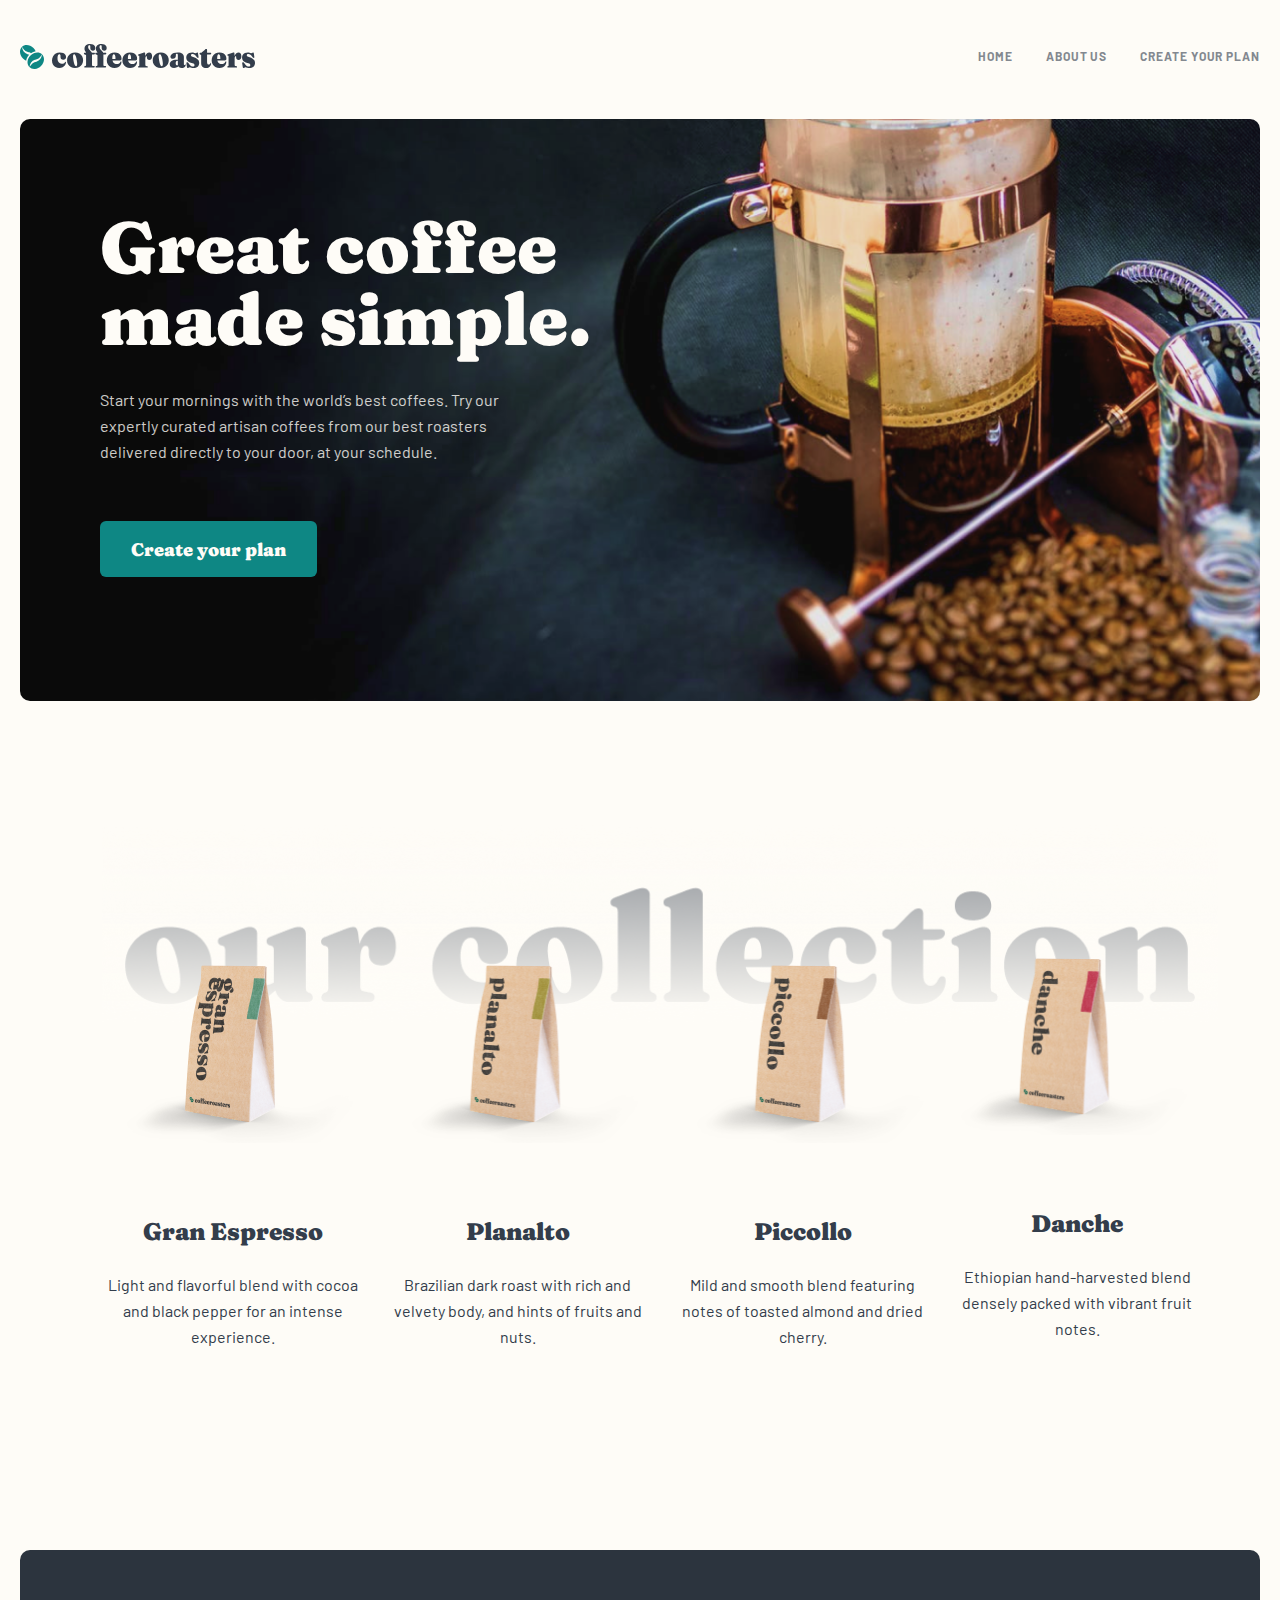
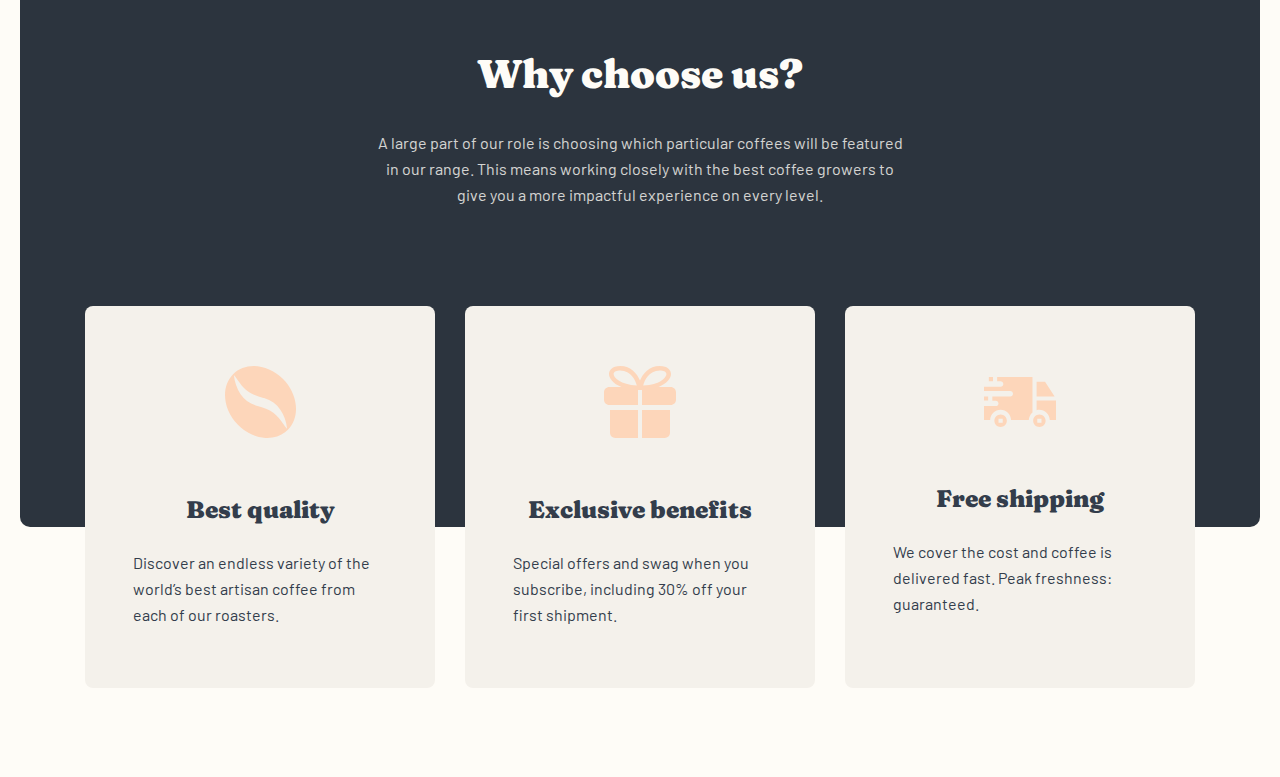
==== index.html @ ab5a96d8 "hover active" ====
<!DOCTYPE html>
<html lang="en">
<head>
    <meta charset="UTF-8">
    <meta name="viewport" content="width=device-width, initial-scale=1.0">
    <link rel="stylesheet" href="./css/main.css">
    <title>coffeeroasters</title>
</head>
<body>
    <header class="site-header">
        <div class="container">
            <div class="header">
                <img class="header__logo" src="./images/logo.svg" alt="">
                <div class="header__nav">
                    <a class="header__nav-link" href="#">HOME</a>
                    <a class="header__nav-link" href="#">ABOUT US</a>
                    <a class="header__nav-link" href="#">CREATE YOUR PLAN</a>
                </div>
            </div>
        <div class="hero-section">
            <div class="hero">
                <h2 class="hero__title">Great coffee made simple.</h2>
                <p class="hero__text">Start your mornings with the world’s best coffees. Try our expertly curated artisan coffees from our best roasters delivered directly to your door, at your schedule.</p>
                <div class="hero__button">
                        <button class="hero__button-text">Create your plan</button>
                </div>
            </div>
        </div>
        </div>
    </header>
    <main>
        <section class="collection-section">
            <div class="container">
                <div class="collection">
                    <div class="collection__content">
                        <img class="collection__img" src="./images/collection-img1.png" alt="" width="255" height="193">
                        <ul class="collection__list">
                            <li class="collection__item">
                                <h3 class="collection__title">Gran Espresso</h3>
                                <p class="collection__text">Light and flavorful blend with cocoa and black pepper for an intense experience.</p>
                            </li>
                        </ul>
                    </div>
                    <div class="collection__content">
                        <img class="collection__img" src="./images/collection-img2.png" alt="" width="255" height="193">
                        <ul class="collection__list">
                            <li class="collection__item">
                                <h3 class="collection__title">Planalto</h3>
                                <p class="collection__text">Brazilian dark roast with rich and velvety body, and hints of fruits and nuts.</p>
                            </li>
                        </ul>
                    </div>
                    <div class="collection__content">
                        <img class="collection__img" src="./images/collection-img3.png" alt="" width="255" height="193">
                        <ul class="collection__list">
                            <li class="collection__item">
                                <h3 class="collection__title">Piccollo</h3>
                                <p class="collection__text">Mild and smooth blend featuring notes of toasted almond and dried cherry.</p>
                            </li>
                        </ul>
                    </div>
                    <div class="collection__content">
                        <img class="collection__img" src="./images/collection-img4.png" alt="" width="234" height="177">
                        <ul class="collection__list">
                            <li class="collection__item">
                                <h3 class="collection__title">Danche</h3>
                                <p class="collection__text">Ethiopian hand-harvested blend densely packed with vibrant fruit notes.</p>
                            </li>
                        </ul>
                    </div>
                </div>
            </div>
        </section>
        <section class="choose-section">
            <div class="container">
                <div class="choose-box">
                    <div class="choose">
                        <div class="chooser__wrapper">
                            <h2 class="choose__title">Why choose us?</h2>
                            <p class="choose__text">A large part of our role is choosing which particular coffees will be featured 
                                in our range. This means working closely with the best coffee growers to give 
                                you a more impactful experience on every level.
                            </p>
                        </div>
                        <div class="choose__content">
                            <div class="choose__card">
                                <img class="choose__img" src="./images/coffee-bean.svg" alt="" width="71" height="72">
                                <h3 class="choose__card-title">Best quality</h3>
                                <p class="choose__card-text">Discover an endless variety of the world’s best artisan coffee from each of our roasters.</p>
                            </div>
                            <div class="choose__card">
                                <img class="choose__img" src="./images/Combined-Shape.svg" alt="" width="72" height="72">
                                <h3 class="choose__card-title">Exclusive benefits</h3>
                                <p class="choose__card-text">Special offers and swag when you subscribe, including 30% off your first shipment.</p>
                            </div>
                            <div class="choose__card">
                                <img class="choose__img" src="./images/Combined-car.svg" alt="" width="72" height="50">
                                <h3 class="choose__card-title">Free shipping</h3>
                                <p class="choose__card-text">We cover the cost and coffee is delivered fast. Peak freshness: guaranteed.</p>
                            </div>
                        </div>
                    </div>
                </div>
            </div>
        </section>
    </main>
</body>
</html>
---- css/main.css ----
@font-face {
  font-family: "Barlow";
  src: url("../fonts/Barlow-Bold.woff2") format("woff2"), url("../fonts/Barlow-Bold.woff") format("woff");
  font-weight: bold;
  font-style: normal;
  font-display: swap;
}
@font-face {
  font-family: "Barlow";
  src: url("../fonts/Barlow-Regular.woff2") format("woff2"), url("../fonts/Barlow-Regular.woff") format("woff");
  font-weight: normal;
  font-style: normal;
  font-display: swap;
}
@font-face {
  font-family: "Fraunces";
  src: url("../fonts/Fraunces9ptSoft-Black.woff2") format("woff2"), url("../fonts/Fraunces9ptSoft-Black.woff") format("woff");
  font-weight: 900;
  font-style: normal;
  font-display: swap;
}
* {
  margin: 0;
  padding: 0;
  box-sizing: border-box;
  list-style: none;
  text-decoration: none;
}

body {
  font-family: "Fraunces", serif;
  font-family: "Barlow", sans-serif;
  background: #FEFCF7;
}

/*! normalize.css v8.0.1 | MIT License | github.com/necolas/normalize.css */
/* Document
   ========================================================================== */
/**
 * 1. Correct the line height in all browsers.
 * 2. Prevent adjustments of font size after orientation changes in iOS.
 */
html {
  line-height: 1.15; /* 1 */
  -webkit-text-size-adjust: 100%; /* 2 */
}

/* Sections
   ========================================================================== */
/**
 * Remove the margin in all browsers.
 */
body {
  margin: 0;
}

/**
 * Render the `main` element consistently in IE.
 */
main {
  display: block;
}

/**
 * Correct the font size and margin on `h1` elements within `section` and
 * `article` contexts in Chrome, Firefox, and Safari.
 */
h1 {
  font-size: 2em;
  margin: 0.67em 0;
}

/* Grouping content
   ========================================================================== */
/**
 * 1. Add the correct box sizing in Firefox.
 * 2. Show the overflow in Edge and IE.
 */
hr {
  box-sizing: content-box; /* 1 */
  height: 0; /* 1 */
  overflow: visible; /* 2 */
}

/**
 * 1. Correct the inheritance and scaling of font size in all browsers.
 * 2. Correct the odd `em` font sizing in all browsers.
 */
pre {
  font-family: monospace, monospace; /* 1 */
  font-size: 1em; /* 2 */
}

/* Text-level semantics
   ========================================================================== */
/**
 * Remove the gray background on active links in IE 10.
 */
a {
  background-color: transparent;
}

/**
 * 1. Remove the bottom border in Chrome 57-
 * 2. Add the correct text decoration in Chrome, Edge, IE, Opera, and Safari.
 */
abbr[title] {
  border-bottom: none; /* 1 */
  text-decoration: underline; /* 2 */
  -webkit-text-decoration: underline dotted;
          text-decoration: underline dotted; /* 2 */
}

/**
 * Add the correct font weight in Chrome, Edge, and Safari.
 */
b,
strong {
  font-weight: bolder;
}

/**
 * 1. Correct the inheritance and scaling of font size in all browsers.
 * 2. Correct the odd `em` font sizing in all browsers.
 */
code,
kbd,
samp {
  font-family: monospace, monospace; /* 1 */
  font-size: 1em; /* 2 */
}

/**
 * Add the correct font size in all browsers.
 */
small {
  font-size: 80%;
}

/**
 * Prevent `sub` and `sup` elements from affecting the line height in
 * all browsers.
 */
sub,
sup {
  font-size: 75%;
  line-height: 0;
  position: relative;
  vertical-align: baseline;
}

sub {
  bottom: -0.25em;
}

sup {
  top: -0.5em;
}

/* Embedded content
   ========================================================================== */
/**
 * Remove the border on images inside links in IE 10.
 */
img {
  border-style: none;
}

/* Forms
   ========================================================================== */
/**
 * 1. Change the font styles in all browsers.
 * 2. Remove the margin in Firefox and Safari.
 */
button,
input,
optgroup,
select,
textarea {
  font-family: inherit; /* 1 */
  font-size: 100%; /* 1 */
  line-height: 1.15; /* 1 */
  margin: 0; /* 2 */
}

/**
 * Show the overflow in IE.
 * 1. Show the overflow in Edge.
 */
button,
input { /* 1 */
  overflow: visible;
}

/**
 * Remove the inheritance of text transform in Edge, Firefox, and IE.
 * 1. Remove the inheritance of text transform in Firefox.
 */
button,
select { /* 1 */
  text-transform: none;
}

/**
 * Correct the inability to style clickable types in iOS and Safari.
 */
button,
[type=button],
[type=reset],
[type=submit] {
  -webkit-appearance: button;
}

/**
 * Remove the inner border and padding in Firefox.
 */
button::-moz-focus-inner,
[type=button]::-moz-focus-inner,
[type=reset]::-moz-focus-inner,
[type=submit]::-moz-focus-inner {
  border-style: none;
  padding: 0;
}

/**
 * Restore the focus styles unset by the previous rule.
 */
button:-moz-focusring,
[type=button]:-moz-focusring,
[type=reset]:-moz-focusring,
[type=submit]:-moz-focusring {
  outline: 1px dotted ButtonText;
}

/**
 * Correct the padding in Firefox.
 */
fieldset {
  padding: 0.35em 0.75em 0.625em;
}

/**
 * 1. Correct the text wrapping in Edge and IE.
 * 2. Correct the color inheritance from `fieldset` elements in IE.
 * 3. Remove the padding so developers are not caught out when they zero out
 *    `fieldset` elements in all browsers.
 */
legend {
  box-sizing: border-box; /* 1 */
  color: inherit; /* 2 */
  display: table; /* 1 */
  max-width: 100%; /* 1 */
  padding: 0; /* 3 */
  white-space: normal; /* 1 */
}

/**
 * Add the correct vertical alignment in Chrome, Firefox, and Opera.
 */
progress {
  vertical-align: baseline;
}

/**
 * Remove the default vertical scrollbar in IE 10+.
 */
textarea {
  overflow: auto;
}

/**
 * 1. Add the correct box sizing in IE 10.
 * 2. Remove the padding in IE 10.
 */
[type=checkbox],
[type=radio] {
  box-sizing: border-box; /* 1 */
  padding: 0; /* 2 */
}

/**
 * Correct the cursor style of increment and decrement buttons in Chrome.
 */
[type=number]::-webkit-inner-spin-button,
[type=number]::-webkit-outer-spin-button {
  height: auto;
}

/**
 * 1. Correct the odd appearance in Chrome and Safari.
 * 2. Correct the outline style in Safari.
 */
[type=search] {
  -webkit-appearance: textfield; /* 1 */
  outline-offset: -2px; /* 2 */
}

/**
 * Remove the inner padding in Chrome and Safari on macOS.
 */
[type=search]::-webkit-search-decoration {
  -webkit-appearance: none;
}

/**
 * 1. Correct the inability to style clickable types in iOS and Safari.
 * 2. Change font properties to `inherit` in Safari.
 */
::-webkit-file-upload-button {
  -webkit-appearance: button; /* 1 */
  font: inherit; /* 2 */
}

/* Interactive
   ========================================================================== */
/*
 * Add the correct display in Edge, IE 10+, and Firefox.
 */
details {
  display: block;
}

/*
 * Add the correct display in all browsers.
 */
summary {
  display: list-item;
}

/* Misc
   ========================================================================== */
/**
 * Add the correct display in IE 10+.
 */
template {
  display: none;
}

/**
 * Add the correct display in IE 10.
 */
[hidden] {
  display: none;
}

.visually-hidden {
  position: absolute;
  width: 1px;
  height: 1px;
  margin: -1px;
  border: 0;
  padding: 0;
  white-space: nowrap;
  -webkit-clip-path: inset(100%);
          clip-path: inset(100%);
  clip: rect(0 0 0 0);
  overflow: hidden;
}

.container {
  width: 1280px;
  margin: 0 auto;
  padding: 0 20px;
}

.site-header {
  padding-top: 44px;
}

.header {
  display: flex;
  justify-content: space-between;
  align-items: center;
}

.header__logo {
  display: inline-block;
}

.header__nav {
  display: flex;
  gap: 33px;
}

.header__nav-link {
  cursor: pointer;
  color: #83888F;
  font-family: Barlow;
  font-size: 12px;
  font-style: normal;
  font-weight: 700;
  line-height: 15px; /* 125% */
  letter-spacing: 0.923px;
  text-transform: uppercase;
}

.header__nav-link:hover {
  cursor: pointer;
  color: #333D4B;
  font-family: Barlow;
  font-size: 12px;
  font-style: normal;
  font-weight: 700;
  line-height: 15px; /* 125% */
  letter-spacing: 0.923px;
  text-transform: uppercase;
}

.hero-section {
  height: 582px;
  margin-top: 50px;
  background-image: url("../images/hero.png");
  background-repeat: no-repeat;
  background-size: cover;
  padding: 92px 0 0 80px;
  border-radius: 10px;
}

.hero {
  display: flex;
  width: 493px;
  flex-direction: column;
  justify-content: center;
  flex-shrink: 0;
}

.hero__title {
  color: #FEFCF7;
  font-family: "Fraunces", serif;
  font-size: 72px;
  font-style: normal;
  font-weight: 900;
  line-height: 72px; /* 100% */
  margin-bottom: 32px;
}

.hero__text {
  width: 417px;
  color: #FEFCF7;
  font-family: Barlow;
  font-size: 16px;
  font-style: normal;
  font-weight: 400;
  line-height: 26px; /* 162.5% */
  margin-bottom: 56px;
  opacity: 0.8;
}

.hero__button {
  cursor: pointer;
  display: flex;
  align-items: center;
  justify-content: center;
  width: 217px;
  height: 56px;
  flex-shrink: 0;
  border-radius: 6px;
  background: #0E8784;
  margin-bottom: 110px;
}

.hero__button:hover {
  cursor: pointer;
  border-radius: 6px;
  background: #66D2CF;
}

.hero__button-text {
  cursor: pointer;
  display: inline-block;
  border: none;
  background: none;
  color: #FEFCF7;
  text-align: center;
  font-family: Fraunces;
  font-size: 18px;
  font-style: normal;
  font-weight: 900;
  line-height: 25px; /* 138.889% */
}

.collection-section {
  padding-top: 249px;
  background-image: url("../../images/collection-bg.png");
  background-repeat: no-repeat;
  background-size: 1116px, 196px;
  background-color: linear-gradient(180deg, rgba(254, 252, 247, 0) 0%, #FEFCF7 100%);
  background-position: calc(50% + 20px) calc(50% - 102px);
}

.collection {
  display: flex;
  gap: 30px;
  width: 255px;
  align-items: center;
  margin-bottom: 200px;
  padding-left: 85px;
}

.collection__title {
  color: #333D4B;
  text-align: center;
  font-family: Fraunces;
  font-size: 24px;
  font-style: normal;
  font-weight: 900;
  line-height: 32px; /* 133.333% */
  margin-top: 70px;
  margin-bottom: 24px;
}

.collection__text {
  color: #333D4B;
  text-align: center;
  font-family: Barlow;
  font-size: 16px;
  font-style: normal;
  font-weight: 400;
  line-height: 26px; /* 162.5% */
}

.choose-box {
  height: 577px;
  border-radius: 10px;
  background: #2C343E;
  padding-top: 100px;
  margin-bottom: 250px;
}

.choose {
  display: flex;
  flex-direction: column;
  justify-content: center;
  align-items: center;
}

.chooser__wrapper {
  display: flex;
  width: 540px;
  flex-direction: column;
  justify-content: center;
  align-items: center;
  gap: 32px;
}

.choose__title {
  color: #FEFCF7;
  text-align: center;
  font-family: Fraunces;
  font-size: 40px;
  font-style: normal;
  font-weight: 900;
  line-height: 48px; /* 120% */
}

.choose__text {
  color: #FEFCF7;
  text-align: center;
  font-family: Barlow;
  font-size: 16px;
  font-style: normal;
  font-weight: 400;
  line-height: 26px; /* 162.5% */
  opacity: 0.8;
}

.choose__content {
  margin-top: 98px;
  display: flex;
  justify-content: center;
  align-items: center;
  gap: 30px;
}

.choose__card {
  display: flex;
  flex-direction: column;
  justify-content: center;
  align-items: center;
  width: 350px;
  height: 382px;
  flex-shrink: 0;
  border-radius: 8px;
  background: #F4F1EB;
  padding: 48px;
}

.choose__card:hover {
  border-radius: 8px;
  background: #FDD6BA;
}

.choose__card:hover > .choose__card-title {
  color: #333D4B;
  font-family: Fraunces;
  font-size: 24px;
  font-style: normal;
  font-weight: 900;
  line-height: 32px; /* 133.333% */
}

.choose__card:hover > .choose__card-text {
  color: #333D4B;
  font-family: Barlow;
  font-size: 16px;
  font-style: normal;
  font-weight: 400;
  line-height: 26px; /* 162.5% */
}

.choose__card:active {
  border-radius: 8px;
  background: #0E8784;
}

.choose__card:active > .choose__card-title {
  color: #FFF;
  font-family: Fraunces;
  font-size: 24px;
  font-style: normal;
  font-weight: 900;
  line-height: 32px; /* 133.333% */
}

.choose__card:active > .choose__card-text {
  color: #FEFCF7;
  font-family: Barlow;
  font-size: 16px;
  font-style: normal;
  font-weight: 400;
  line-height: 26px; /* 162.5% */
}

.choose__card-title {
  color: #333D4B;
  font-family: Fraunces;
  font-size: 24px;
  font-style: normal;
  font-weight: 900;
  line-height: 32px; /* 133.333% */
  margin-bottom: 24px;
  margin-top: 56px;
}

.choose__card-text {
  color: #333D4B;
  font-family: Barlow;
  font-size: 16px;
  font-style: normal;
  font-weight: 400;
  line-height: 26px; /* 162.5% */
}/*# sourceMappingURL=main.css.map */
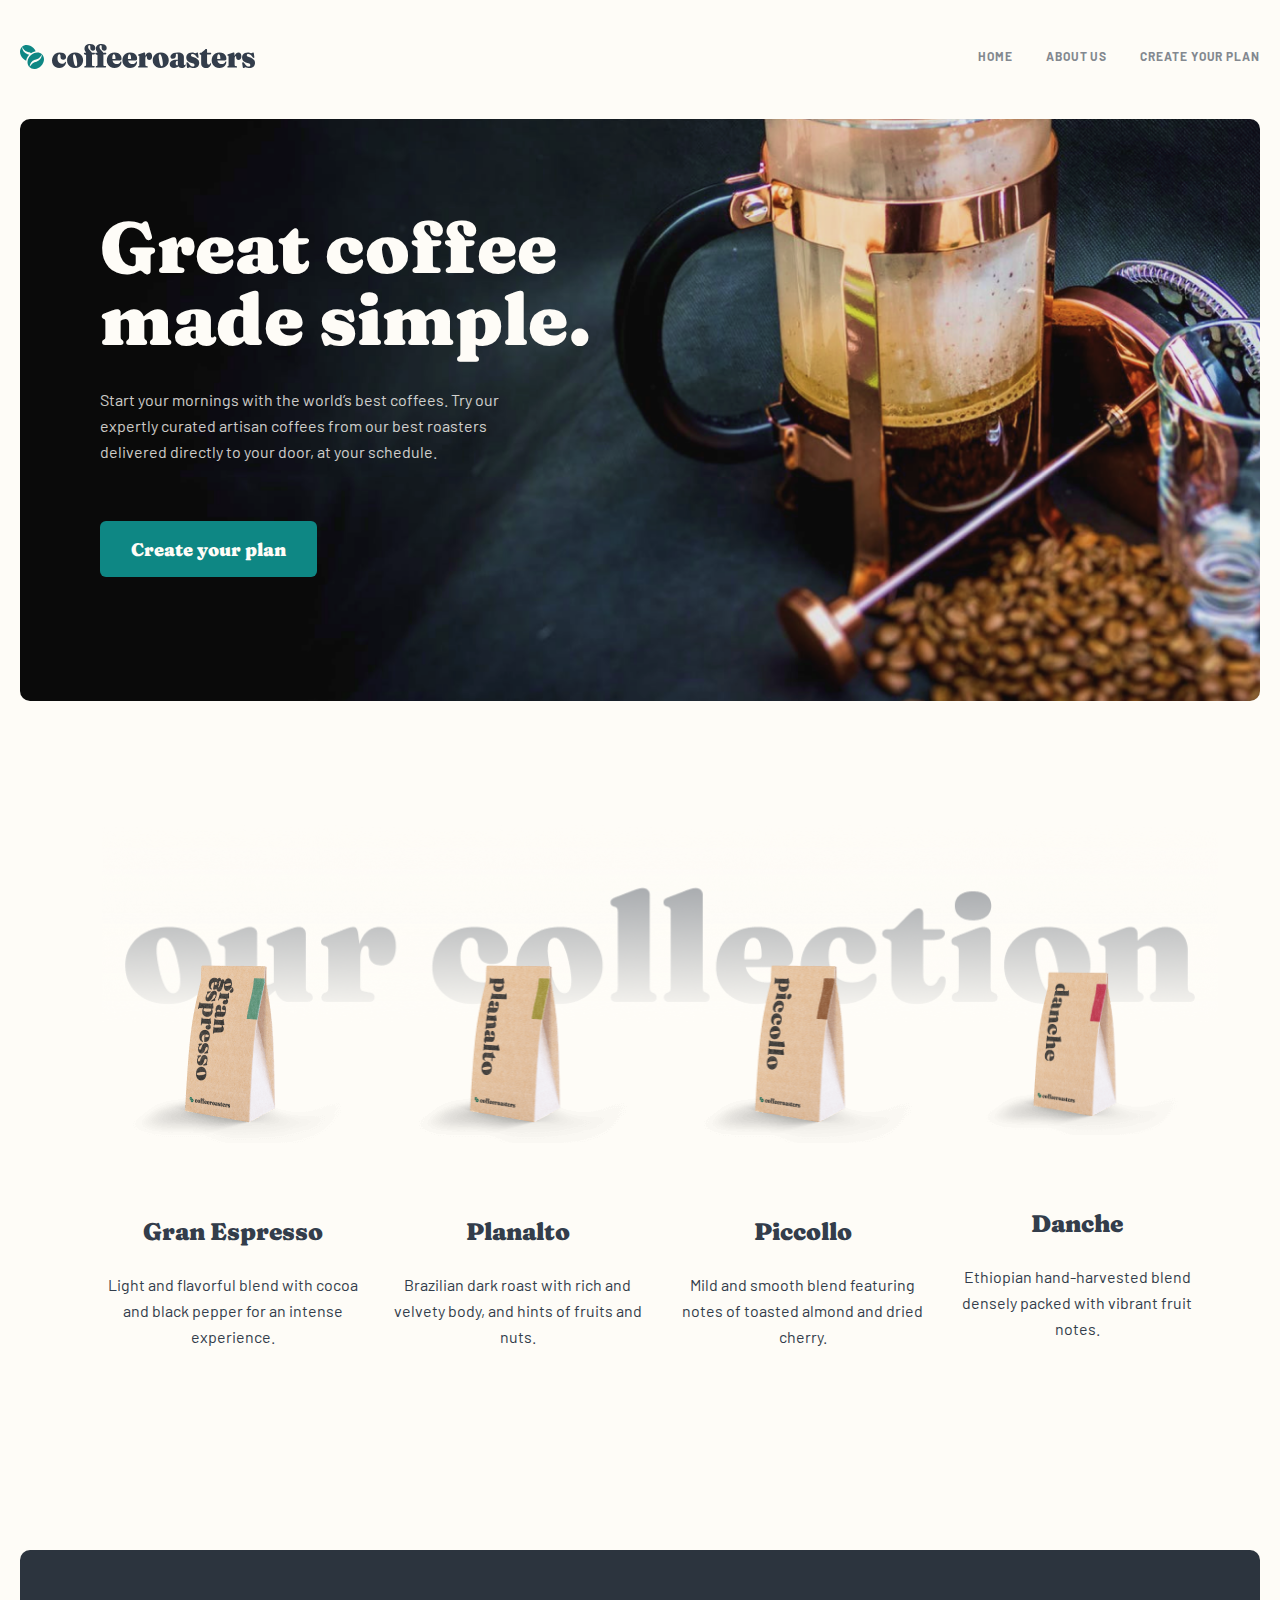
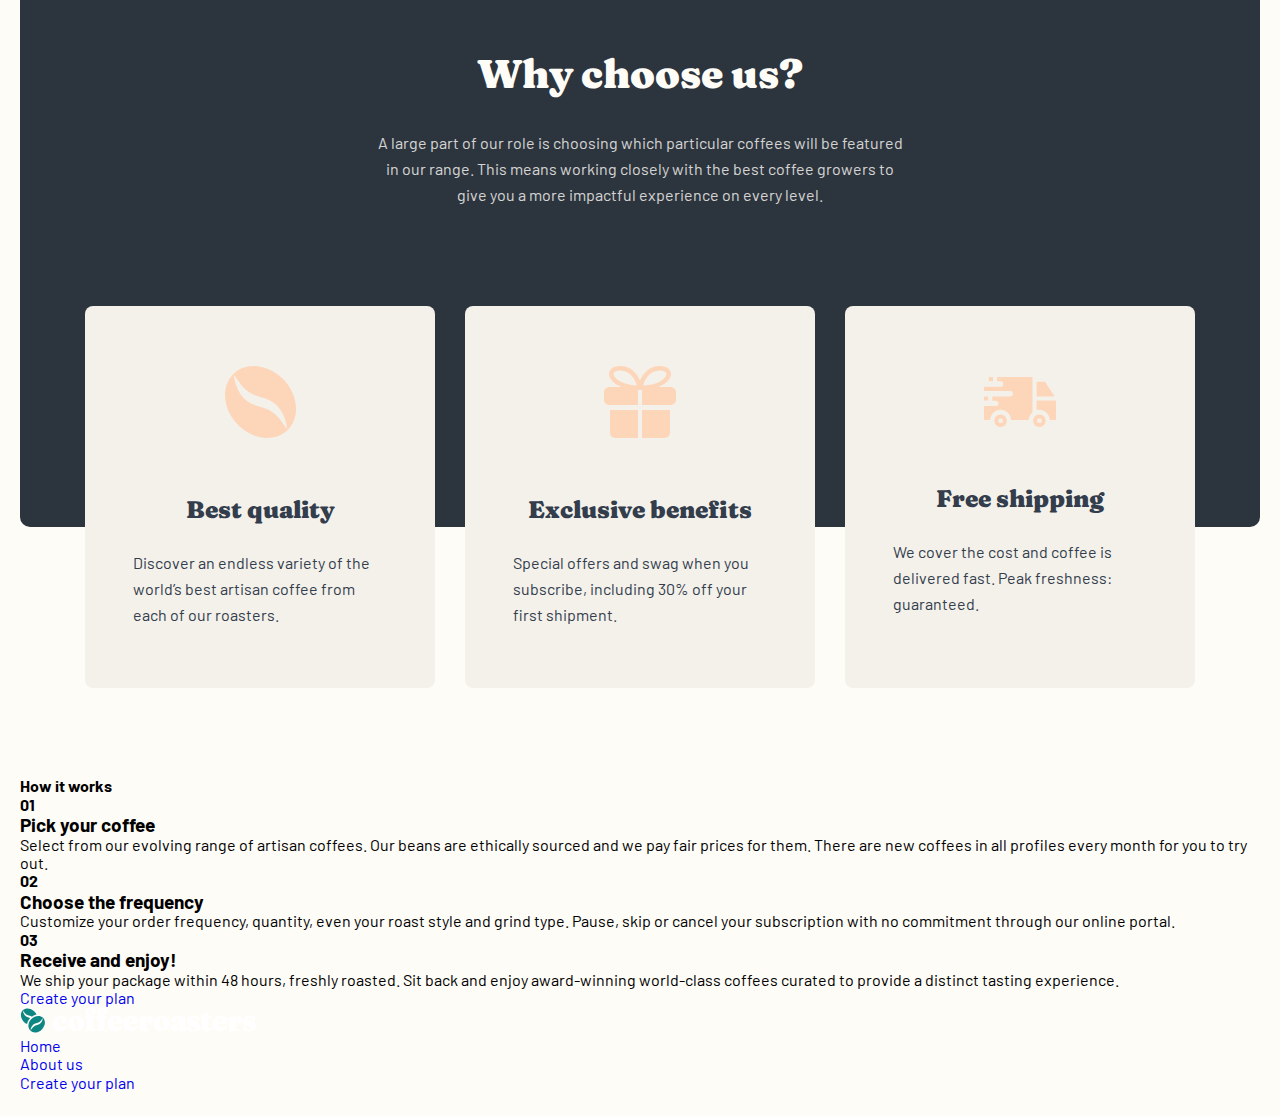
==== commit 6caa2eca: "footer" ====
--- a/index.html
+++ b/index.html
@@ -13,7 +13,7 @@
                 <img class="header__logo" src="./images/logo.svg" alt="">
                 <div class="header__nav">
                     <a class="header__nav-link" href="#">HOME</a>
-                    <a class="header__nav-link" href="#">ABOUT US</a>
+                    <a class="header__nav-link" href="./about.html">ABOUT US</a>
                     <a class="header__nav-link" href="#">CREATE YOUR PLAN</a>
                 </div>
             </div>
@@ -33,7 +33,7 @@
             <div class="container">
                 <div class="collection">
                     <div class="collection__content">
-                        <img class="collection__img" src="./images/collection-img1.png" alt="" width="255" height="193">
+                        <img class="collection__img" src="./images/collection-img1.png" srcset="./images/collection-img1.png 1x, ./images/collection-img1@2x.png 2x"  alt="" width="255" height="193">
                         <ul class="collection__list">
                             <li class="collection__item">
                                 <h3 class="collection__title">Gran Espresso</h3>
@@ -42,7 +42,7 @@
                         </ul>
                     </div>
                     <div class="collection__content">
-                        <img class="collection__img" src="./images/collection-img2.png" alt="" width="255" height="193">
+                        <img class="collection__img" src="./images/collection-img2.png" srcset="./images/collection-img2.png 1x, ./images/collection-img2@2x.png 2x" alt="" width="255" height="193">
                         <ul class="collection__list">
                             <li class="collection__item">
                                 <h3 class="collection__title">Planalto</h3>
@@ -51,7 +51,7 @@
                         </ul>
                     </div>
                     <div class="collection__content">
-                        <img class="collection__img" src="./images/collection-img3.png" alt="" width="255" height="193">
+                        <img class="collection__img" src="./images/collection-img3.png" srcset="./images/collection-img3.png 1x, ./images/collection-img3@2x.png 2x" alt="" width="255" height="193">
                         <ul class="collection__list">
                             <li class="collection__item">
                                 <h3 class="collection__title">Piccollo</h3>
@@ -60,7 +60,7 @@
                         </ul>
                     </div>
                     <div class="collection__content">
-                        <img class="collection__img" src="./images/collection-img4.png" alt="" width="234" height="177">
+                        <img class="collection__img" src="./images/collection-img4.png" srcset="./images/collection-img4.png 1x, ./images/collection-img4@2x.png 2x" alt="" width="234" height="177">
                         <ul class="collection__list">
                             <li class="collection__item">
                                 <h3 class="collection__title">Danche</h3>
@@ -103,6 +103,68 @@
                 </div>
             </div>
         </section>
+        <section class="work-section">
+            <div class="container">
+                <div class="work">
+                    <h4 class="work__title">How it works</h4>
+                        <ul class="work__list">
+                            <li class="work__item">                                
+                                <strong class="work__bold">01</strong>                          
+                            <div class="work__demo">
+                                <h3 class="work__item-title">Pick your coffee</h3>
+                            </div>
+                                <p class="work__text">Select from our evolving range of artisan coffees. Our beans are ethically sourced and we pay fair prices for them. There are new coffees in all profiles every month for you to try out.</p>
+                                </li>
+                                <li class="work__item">
+                                    <strong class="work__bold">02</strong>
+                                    <h3 class="work__item-title">Choose the frequency</h3>
+                                    <p class="work__text">Customize your order frequency, quantity, even your roast style and grind type. Pause, skip or cancel your subscription with no commitment through our online portal.</p>
+                                </li>
+                                <li class="work__item">
+                                    <strong class="work__bold">03</strong>
+                                    <h3 class="work__item-title">Receive and enjoy!</h3>
+                                    <p class="work__text">We ship your package within 48 hours, freshly roasted. Sit back and enjoy award-winning world-class coffees curated to provide a distinct tasting experience.</p>
+                                </li>
+                            </ul>
+                        <a class="work__link" href="#">Create your plan</a>
+                </div>
+            </div>
+        </section>
     </main>
+    <footer class="site-footer">
+        <div class="container">
+            <div class="footer">
+                <div class="footer__box">
+                <a class="footer__logo-link" href="#">
+                    <img src="./images/footer-logo.svg" alt="Footer logo" width="236" height="26">
+                </a>
+                <div class="footer__wrap">
+                    <ul class="footer__list">
+                        <li class="footer__item">
+                            <a class="footer__link" href="#">Home</a>
+                        </li>
+                        <li class="footer__item">
+                            <a class="footer__link" href="./about.html">About us</a>
+                        </li>
+                        <li class="footer__item">
+                            <a class="footer__link" href="#">Create your plan</a>
+                        </li>
+                    </ul>
+                </div>
+                <div class="footer-img">
+                    <a href="https://www.facebook.com/">
+                        <img class="facebook-icon" src="./images/facebook-icon.svg" alt="" width="21" height="21">
+                    </a>
+                    <a href="https://twitter.com/">
+                        <img class="twitter-icon" src="./images/twitter-icon.svg" alt="" width="21" height="19.5">
+                    </a>
+                    <a href="https://www.instagram.com/khasanov_boburjon/">
+                        <img class="instagram-icon" src="./images/instagram-icon.svg" alt="" width="21" height="21">
+                    </a>
+                </div>
+            </div>
+            </div>
+        </div>
+    </footer>
 </body>
 </html>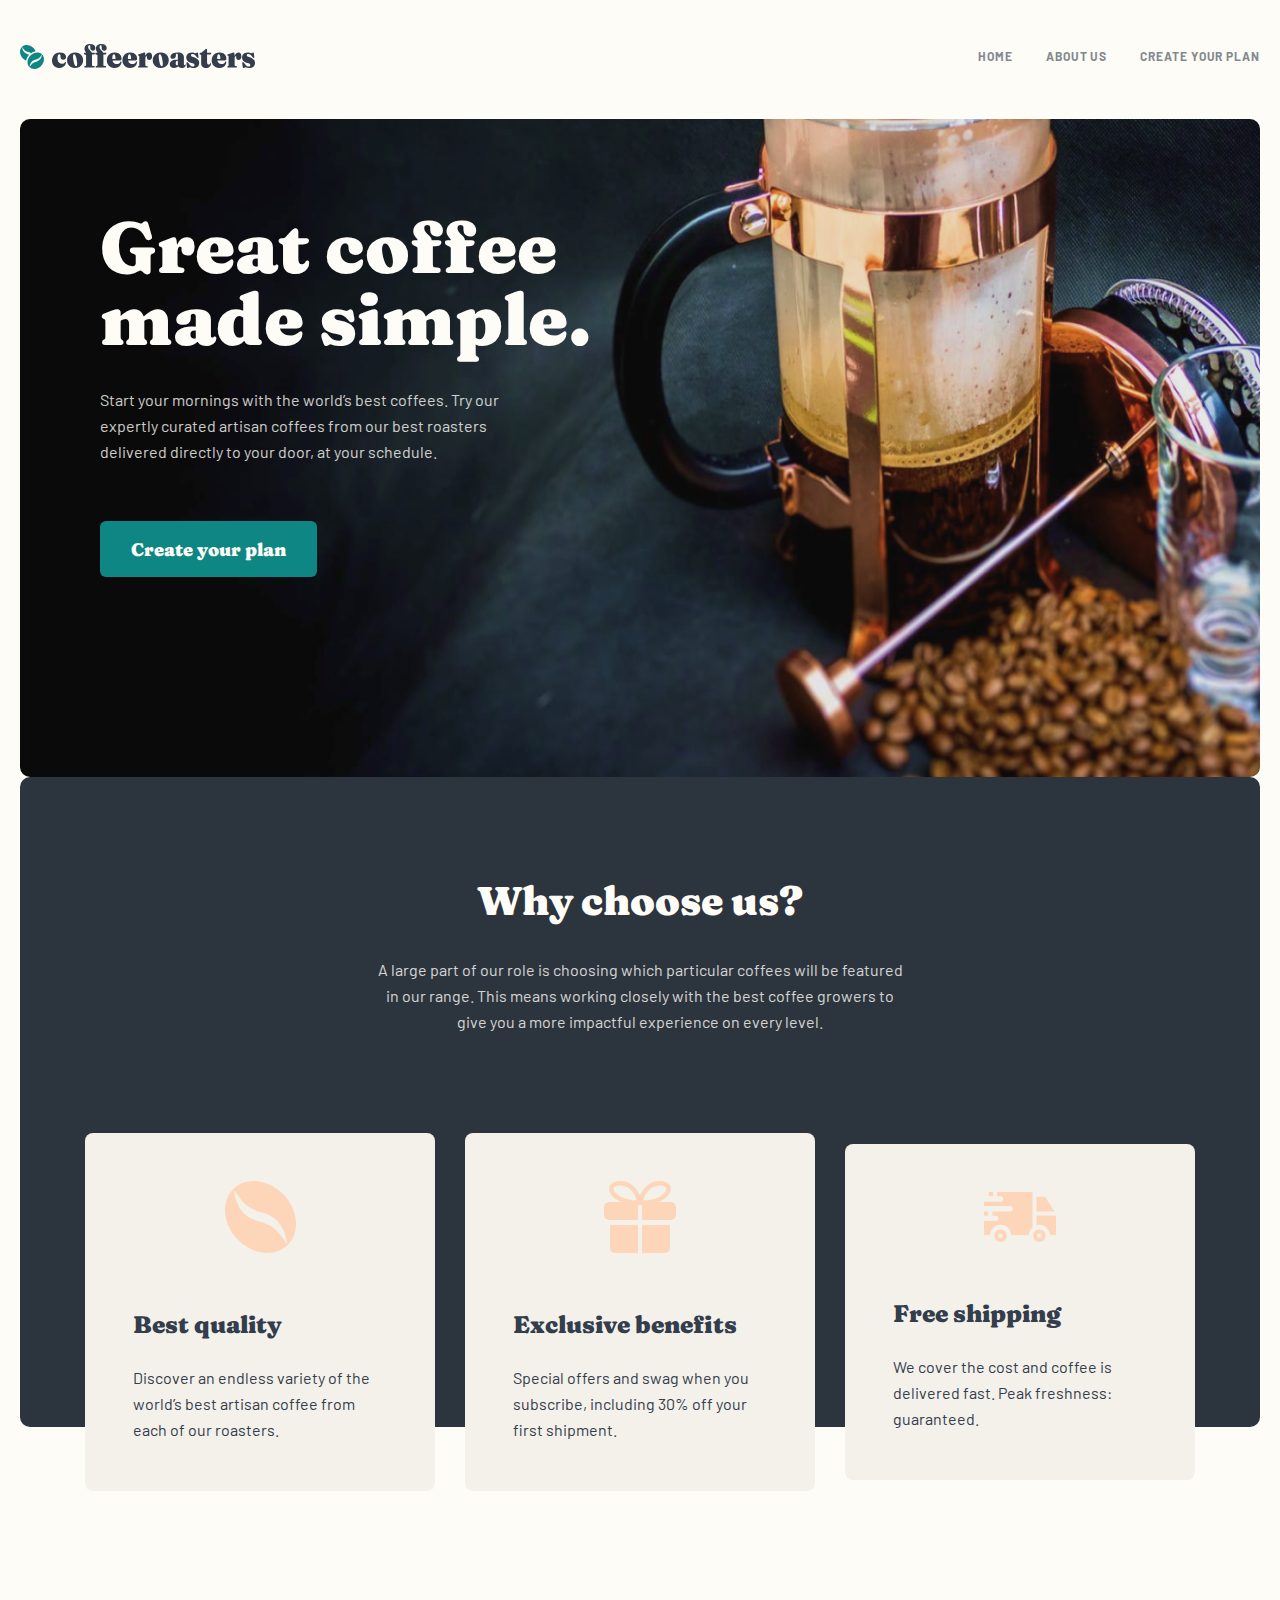
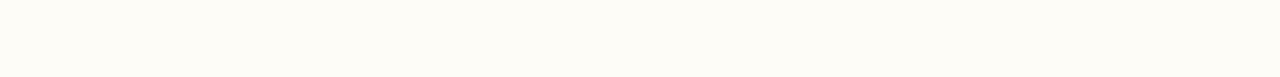
==== commit 644b8f7c: "edit" ====
--- a/index.html
+++ b/index.html
@@ -16,6 +16,9 @@
                     <a class="header__nav-link" href="./about.html">ABOUT US</a>
                     <a class="header__nav-link" href="#">CREATE YOUR PLAN</a>
                 </div>
+                <button class="hamburger-btn">
+                    <img class="hamburger-img" src="./images/humberger.svg" alt="" width="16" height="15">
+                </button>
             </div>
         <div class="hero-section">
             <div class="hero">
@@ -29,7 +32,7 @@
         </div>
     </header>
     <main>
-        <section class="collection-section">
+        <!-- <section class="collection-section">
             <div class="container">
                 <div class="collection">
                     <div class="collection__content">
@@ -42,7 +45,7 @@
                         </ul>
                     </div>
                     <div class="collection__content">
-                        <img class="collection__img" src="./images/collection-img2.png" srcset="./images/collection-img2.png 1x, ./images/collection-img2@2x.png 2x" alt="" width="255" height="193">
+                        <img class="collection__img" src="./images/collection-img2.png" srcset="./images/collection-img2.png 1x, ./images/collection-img2@2x.png 2x" alt="" >
                         <ul class="collection__list">
                             <li class="collection__item">
                                 <h3 class="collection__title">Planalto</h3>
@@ -51,7 +54,7 @@
                         </ul>
                     </div>
                     <div class="collection__content">
-                        <img class="collection__img" src="./images/collection-img3.png" srcset="./images/collection-img3.png 1x, ./images/collection-img3@2x.png 2x" alt="" width="255" height="193">
+                        <img class="collection__img" src="./images/collection-img3.png" srcset="./images/collection-img3.png 1x, ./images/collection-img3@2x.png 2x" alt="" >
                         <ul class="collection__list">
                             <li class="collection__item">
                                 <h3 class="collection__title">Piccollo</h3>
@@ -60,7 +63,7 @@
                         </ul>
                     </div>
                     <div class="collection__content">
-                        <img class="collection__img" src="./images/collection-img4.png" srcset="./images/collection-img4.png 1x, ./images/collection-img4@2x.png 2x" alt="" width="234" height="177">
+                        <img class="collection__img" src="./images/collection-img4.png" srcset="./images/collection-img4.png 1x, ./images/collection-img4@2x.png 2x" alt="" >
                         <ul class="collection__list">
                             <li class="collection__item">
                                 <h3 class="collection__title">Danche</h3>
@@ -70,7 +73,7 @@
                     </div>
                 </div>
             </div>
-        </section>
+        </section> -->
         <section class="choose-section">
             <div class="container">
                 <div class="choose-box">
@@ -85,53 +88,59 @@
                         <div class="choose__content">
                             <div class="choose__card">
                                 <img class="choose__img" src="./images/coffee-bean.svg" alt="" width="71" height="72">
-                                <h3 class="choose__card-title">Best quality</h3>
-                                <p class="choose__card-text">Discover an endless variety of the world’s best artisan coffee from each of our roasters.</p>
+                                <div class="choose-card-content">
+                                    <h3 class="choose__card-title">Best quality</h3>
+                                    <p class="choose__card-text">Discover an endless variety of the world’s best artisan coffee from each of our roasters.</p>
+                                </div>
                             </div>
                             <div class="choose__card">
                                 <img class="choose__img" src="./images/Combined-Shape.svg" alt="" width="72" height="72">
-                                <h3 class="choose__card-title">Exclusive benefits</h3>
-                                <p class="choose__card-text">Special offers and swag when you subscribe, including 30% off your first shipment.</p>
+                                <div class="choose-card-content">
+                                    <h3 class="choose__card-title">Exclusive benefits</h3>
+                                    <p class="choose__card-text">Special offers and swag when you subscribe, including 30% off your first shipment.</p>
+                                </div>
                             </div>
                             <div class="choose__card">
-                                <img class="choose__img" src="./images/Combined-car.svg" alt="" width="72" height="50">
-                                <h3 class="choose__card-title">Free shipping</h3>
-                                <p class="choose__card-text">We cover the cost and coffee is delivered fast. Peak freshness: guaranteed.</p>
+                                <img class="choose__img3" src="./images/Combined-car.svg" alt="" width="72" height="50">
+                                <div class="choose-card-content">
+                                    <h3 class="choose__card-title">Free shipping</h3>
+                                    <p class="choose__card-text">We cover the cost and coffee is delivered fast. Peak freshness: guaranteed.</p>
+                                </div>
                             </div>
                         </div>
                     </div>
                 </div>
             </div>
         </section>
-        <section class="work-section">
-            <div class="container">
-                <div class="work">
-                    <h4 class="work__title">How it works</h4>
-                        <ul class="work__list">
-                            <li class="work__item">                                
-                                <strong class="work__bold">01</strong>                          
-                            <div class="work__demo">
-                                <h3 class="work__item-title">Pick your coffee</h3>
-                            </div>
-                                <p class="work__text">Select from our evolving range of artisan coffees. Our beans are ethically sourced and we pay fair prices for them. There are new coffees in all profiles every month for you to try out.</p>
-                                </li>
-                                <li class="work__item">
-                                    <strong class="work__bold">02</strong>
-                                    <h3 class="work__item-title">Choose the frequency</h3>
-                                    <p class="work__text">Customize your order frequency, quantity, even your roast style and grind type. Pause, skip or cancel your subscription with no commitment through our online portal.</p>
-                                </li>
-                                <li class="work__item">
-                                    <strong class="work__bold">03</strong>
-                                    <h3 class="work__item-title">Receive and enjoy!</h3>
-                                    <p class="work__text">We ship your package within 48 hours, freshly roasted. Sit back and enjoy award-winning world-class coffees curated to provide a distinct tasting experience.</p>
-                                </li>
-                            </ul>
-                        <a class="work__link" href="#">Create your plan</a>
+            <!-- <section class="work-section">
+                <div class="container">
+                    <div class="work">
+                        <h4 class="work__title">How it works</h4>
+                            <ul class="work__list">
+                                <li class="work__item">                                
+                                    <strong class="work__bold">01</strong>                          
+                                <div class="work__demo">
+                                    <h3 class="work__item-title">Pick your coffee</h3>
+                                </div>
+                                    <p class="work__text">Select from our evolving range of artisan coffees. Our beans are ethically sourced and we pay fair prices for them. There are new coffees in all profiles every month for you to try out.</p>
+                                    </li>
+                                    <li class="work__item">
+                                        <strong class="work__bold">02</strong>
+                                        <h3 class="work__item-title">Choose the frequency</h3>
+                                        <p class="work__text">Customize your order frequency, quantity, even your roast style and grind type. Pause, skip or cancel your subscription with no commitment through our online portal.</p>
+                                    </li>
+                                    <li class="work__item">
+                                        <strong class="work__bold">03</strong>
+                                        <h3 class="work__item-title">Receive and enjoy!</h3>
+                                        <p class="work__text">We ship your package within 48 hours, freshly roasted. Sit back and enjoy award-winning world-class coffees curated to provide a distinct tasting experience.</p>
+                                    </li>
+                                </ul>
+                            <a class="work__link" href="#">Create your plan</a>
+                    </div>
                 </div>
-            </div>
-        </section>
+            </section> -->
     </main>
-    <footer class="site-footer">
+    <!-- <footer class="site-footer">
         <div class="container">
             <div class="footer">
                 <div class="footer__box">
@@ -165,6 +174,6 @@
             </div>
             </div>
         </div>
-    </footer>
+    </footer> -->
 </body>
 </html>--- a/css/main.css
+++ b/css/main.css
@@ -358,7 +358,7 @@
 }
 
 .container {
-  width: 1280px;
+  max-width: 1280px;
   margin: 0 auto;
   padding: 0 20px;
 }
@@ -407,18 +407,21 @@
 }
 
 .hero-section {
-  height: 582px;
   margin-top: 50px;
   background-image: url("../images/hero.png");
   background-repeat: no-repeat;
-  background-size: cover;
-  padding: 92px 0 0 80px;
+  background-size: 100% 100%;
+  padding: 92px 0 90px 80px;
   border-radius: 10px;
 }
 
+.hamburger-btn {
+  display: none;
+}
+
 .hero {
   display: flex;
-  width: 493px;
+  max-width: 493px;
   flex-direction: column;
   justify-content: center;
   flex-shrink: 0;
@@ -435,7 +438,7 @@
 }
 
 .hero__text {
-  width: 417px;
+  max-width: 417px;
   color: #FEFCF7;
   font-family: Barlow;
   font-size: 16px;
@@ -479,36 +482,6 @@
   line-height: 25px; /* 138.889% */
 }
 
-.collection-section {
-  padding-top: 249px;
-  background-image: url("../../images/collection-bg.png");
-  background-repeat: no-repeat;
-  background-size: 1116px, 196px;
-  background-color: linear-gradient(180deg, rgba(254, 252, 247, 0) 0%, #FEFCF7 100%);
-  background-position: calc(50% + 20px) calc(50% - 102px);
-}
-
-.collection {
-  display: flex;
-  gap: 30px;
-  width: 255px;
-  align-items: center;
-  margin-bottom: 200px;
-  padding-left: 85px;
-}
-
-.collection__title {
-  color: #333D4B;
-  text-align: center;
-  font-family: Fraunces;
-  font-size: 24px;
-  font-style: normal;
-  font-weight: 900;
-  line-height: 32px; /* 133.333% */
-  margin-top: 70px;
-  margin-bottom: 24px;
-}
-
 .collection__text {
   color: #333D4B;
   text-align: center;
@@ -516,15 +489,185 @@
   font-size: 16px;
   font-style: normal;
   font-weight: 400;
-  line-height: 26px; /* 162.5% */
-}
-
+  line-height: 26px;
+}
+
+@media only screen and (max-width: 820px) {
+  .hero-section {
+    background-image: url("../images/tablet-hero-img.jpg");
+    background-repeat: no-repeat;
+    background-size: 100% 100%;
+    padding: 92px 0 90px 85px;
+  }
+  .collection__text {
+    color: #333D4B;
+    text-align: center;
+    font-family: Barlow;
+    font-size: 16px;
+    font-style: normal;
+    font-weight: 400;
+    line-height: 26px;
+  }
+  .hero {
+    max-width: 372px;
+  }
+  .hero__title {
+    color: #FEFCF7;
+    font-family: Fraunces;
+    font-size: 48px;
+    font-style: normal;
+    font-weight: 900;
+    line-height: 48px; /* 100% */
+  }
+  .hero__text {
+    color: #FEFCF7;
+    font-family: Barlow;
+    font-size: 15px;
+    font-style: normal;
+    font-weight: 400;
+    line-height: 25px;
+    opacity: 0.8;
+  }
+  .hero__button {
+    margin-bottom: 90px;
+  }
+}
+@media only screen and (max-width: 575px) {
+  .hero-section {
+    padding: 100px 24px 66px;
+    background-image: url("../../images/mobile-hero-img.png");
+    background-repeat: no-repeat;
+    background-size: 100% 100%;
+  }
+  .collection__text {
+    color: #333D4B;
+    text-align: center;
+    font-family: Barlow;
+    font-size: 16px;
+    font-style: normal;
+    font-weight: 400;
+    line-height: 26px;
+  }
+  .hero {
+    max-width: 100%;
+    display: flex;
+    flex-direction: column;
+    align-items: center;
+    justify-content: center;
+  }
+  .hero__title {
+    color: #FEFCF7;
+    text-align: center;
+    font-family: Fraunces;
+    font-size: 40px;
+    font-style: normal;
+    font-weight: 900;
+    line-height: 40px;
+    margin-bottom: 24px;
+  }
+  .hero__text {
+    color: #FEFCF7;
+    text-align: center;
+    font-family: Barlow;
+    font-size: 15px;
+    font-style: normal;
+    font-weight: 400;
+    line-height: 25px; /* 166.667% */
+    opacity: 0.8;
+  }
+  .header__nav {
+    display: none;
+  }
+  .hamburger-btn {
+    display: block;
+    border: none;
+    background: transparent;
+  }
+}
+.collection-section {
+  padding-top: 249px;
+  background-image: url("../../images/collection-bg.png");
+  background-repeat: no-repeat;
+  background-position: center 140px;
+  background-size: 100%;
+}
+
+.collection {
+  width: 100%;
+  display: flex;
+  gap: 30px;
+  max-width: 255px;
+  align-items: center;
+  margin-bottom: 200px;
+}
+
+.collection__content {
+  max-width: 255px;
+}
+
+.collection__img {
+  max-width: 255px;
+}
+
+.collection__item {
+  width: 100%;
+}
+
+.collection__list {
+  display: flex;
+  flex-direction: column;
+}
+
+.collection__title {
+  max-width: 255px;
+  color: #333D4B;
+  text-align: center;
+  font-family: Fraunces;
+  font-size: 24px;
+  font-style: normal;
+  font-weight: 900;
+  line-height: 32px;
+  margin-top: 70px;
+  margin-bottom: 24px;
+}
+
+@media only screen and (max-width: 1090px) {
+  .collection-section {
+    padding: 202px 0 0;
+    display: flex;
+    flex-direction: column;
+    align-items: center;
+    justify-content: center;
+  }
+  .collection {
+    width: 100%;
+    flex-direction: column;
+  }
+  .collection__content {
+    width: 100%;
+    display: flex;
+    flex-direction: row;
+    align-items: center;
+    justify-content: center;
+  }
+  .collection__item {
+    display: flex;
+    flex-direction: column;
+    max-width: 283px;
+  }
+  .collection__list {
+    width: 100%;
+  }
+  .collection__title {
+    max-width: 255px;
+  }
+}
 .choose-box {
-  height: 577px;
   border-radius: 10px;
   background: #2C343E;
   padding-top: 100px;
   margin-bottom: 250px;
+  height: 650px;
 }
 
 .choose {
@@ -536,7 +679,7 @@
 
 .chooser__wrapper {
   display: flex;
-  width: 540px;
+  max-width: 540px;
   flex-direction: column;
   justify-content: center;
   align-items: center;
@@ -577,9 +720,7 @@
   flex-direction: column;
   justify-content: center;
   align-items: center;
-  width: 350px;
-  height: 382px;
-  flex-shrink: 0;
+  max-width: 350px;
   border-radius: 8px;
   background: #F4F1EB;
   padding: 48px;
@@ -608,6 +749,10 @@
   line-height: 26px; /* 162.5% */
 }
 
+.choose__card:hover > .choose__img {
+  filter: invert(100%);
+}
+
 .choose__card:active {
   border-radius: 8px;
   background: #0E8784;
@@ -622,6 +767,10 @@
   line-height: 32px; /* 133.333% */
 }
 
+.choose__card:active > .choose__img {
+  filter: none;
+}
+
 .choose__card:active > .choose__card-text {
   color: #FEFCF7;
   font-family: Barlow;
@@ -649,4 +798,243 @@
   font-style: normal;
   font-weight: 400;
   line-height: 26px; /* 162.5% */
+}
+
+@media only screen and (max-width: 980px) {
+  .choose__content {
+    flex-direction: column;
+  }
+  .choose__card {
+    max-width: 80%;
+    display: flex;
+    flex-direction: row;
+    align-items: center;
+    justify-content: center;
+    gap: 54px;
+  }
+  .choose__card-title {
+    color: #FEFCF7;
+    margin-top: 0;
+    margin-bottom: 16px;
+  }
+  .choose__card-text {
+    color: #FEFCF7;
+  }
+  .choose__img {
+    width: 56px;
+    height: 56px;
+  }
+  .choose__img3 {
+    width: 55px;
+    height: 39px;
+  }
+  .choose__card {
+    background: #0E8784;
+  }
+}
+@media only screen and (max-width: 575px) {
+  .choose-box {
+    height: 902px;
+  }
+  .choose__card {
+    display: flex;
+    flex-direction: column;
+  }
+  .choose__card-title {
+    color: #FEFCF7;
+    text-align: center;
+    font-family: Fraunces;
+    font-size: 24px;
+    font-style: normal;
+    font-weight: 900;
+    line-height: 32px;
+    margin-bottom: 24px;
+  }
+  .choose__card-text {
+    color: #FEFCF7;
+    text-align: center;
+    font-family: Barlow;
+    font-size: 15px;
+    font-style: normal;
+    font-weight: 400;
+    line-height: 25px;
+  }
+}
+.work-section {
+  padding-bottom: 200px;
+}
+
+.work {
+  margin-left: 85px;
+}
+
+.work__title {
+  margin-bottom: 95.5px;
+  color: #83888F;
+  font-family: Fraunces, serif;
+  font-size: 24px;
+  font-style: normal;
+  font-weight: 900;
+  line-height: 32px; /* 133.333% */
+}
+
+.work__list {
+  margin-bottom: 150px;
+  display: flex;
+  align-items: center;
+  position: relative;
+}
+
+.work__list::before {
+  content: "";
+  width: 760px;
+  height: 1px;
+  background-color: #FDD6BA;
+  left: 0;
+  right: 0;
+  top: 16px;
+  bottom: 0;
+  position: absolute;
+}
+
+.work__item {
+  padding-top: 98px;
+  width: 285px;
+  height: 355px;
+  position: relative;
+}
+
+.work__item + .work__item {
+  margin-left: 95px;
+}
+
+.work__item::before {
+  content: "";
+  background-image: url("../../images/oval.svg");
+  background-size: 31px 31px;
+  background-repeat: no-repeat;
+  background-position: left-top;
+  left: 0;
+  right: 0;
+  bottom: 0;
+  top: 0;
+  position: absolute;
+}
+
+.work__demo {
+  width: 255px;
+}
+
+.work__bold {
+  margin-bottom: 39px;
+  display: inline-block;
+  color: #FDD6BA;
+  font-family: Fraunces, serif;
+  font-size: 72px;
+  font-style: normal;
+  font-weight: 900;
+  line-height: 72px; /* 100% */
+}
+
+.work__item-title {
+  margin-bottom: 43px;
+  color: #333D4B;
+  font-family: Fraunces, serif;
+  font-size: 32px;
+  font-style: normal;
+  font-weight: 900;
+  line-height: 36px; /* 112.5% */
+}
+
+.work__text {
+  color: #333D4B;
+  font-size: 16px;
+  font-style: normal;
+  font-weight: 400;
+  line-height: 26px; /* 162.5% */
+}
+
+.work__link {
+  width: 217px;
+  display: inline-block;
+  padding: 15px 0 16px;
+  border-radius: 6px;
+  background-color: #0E8784;
+  color: #FEFCF7;
+  text-align: center;
+  font-family: Fraunces, serif;
+  font-size: 18px;
+  font-style: normal;
+  font-weight: 900;
+  line-height: 25px; /* 138.889% */
+  transition: background-color 0.4s linear;
+}
+.work__link:hover {
+  background-color: #66D2CF;
+}
+
+.footer {
+  padding: 47px 85px 47px 85px;
+  background-color: #2C343E;
+}
+
+.footer__box {
+  display: flex;
+  align-items: center;
+}
+
+.footer__logo-link {
+  display: inline-block;
+}
+
+.footer__wrap {
+  margin-left: 103px;
+  margin-right: 290px;
+}
+
+.footer__list {
+  display: flex;
+  align-items: center;
+}
+
+.footer__item + .footer__item {
+  margin-left: 33px;
+}
+
+.footer__link {
+  color: #83888F;
+  font-size: 12px;
+  font-style: normal;
+  font-weight: 700;
+  line-height: 15px; /* 125% */
+  letter-spacing: 0.923px;
+  text-transform: uppercase;
+}
+
+.footer__link:hover {
+  color: #FEFCF7;
+  font-family: Barlow;
+  font-size: 12px;
+  font-style: normal;
+  font-weight: 700;
+  line-height: 15px; /* 125% */
+  letter-spacing: 0.923px;
+  text-transform: uppercase;
+}
+
+.footer-img {
+  display: flex;
+  gap: 18px;
+}
+
+.facebook-icon:hover {
+  filter: invert(40%);
+}
+
+.twitter-icon:hover {
+  filter: invert(40%);
+}
+
+.instagram-icon:hover {
+  filter: invert(40%);
 }/*# sourceMappingURL=main.css.map */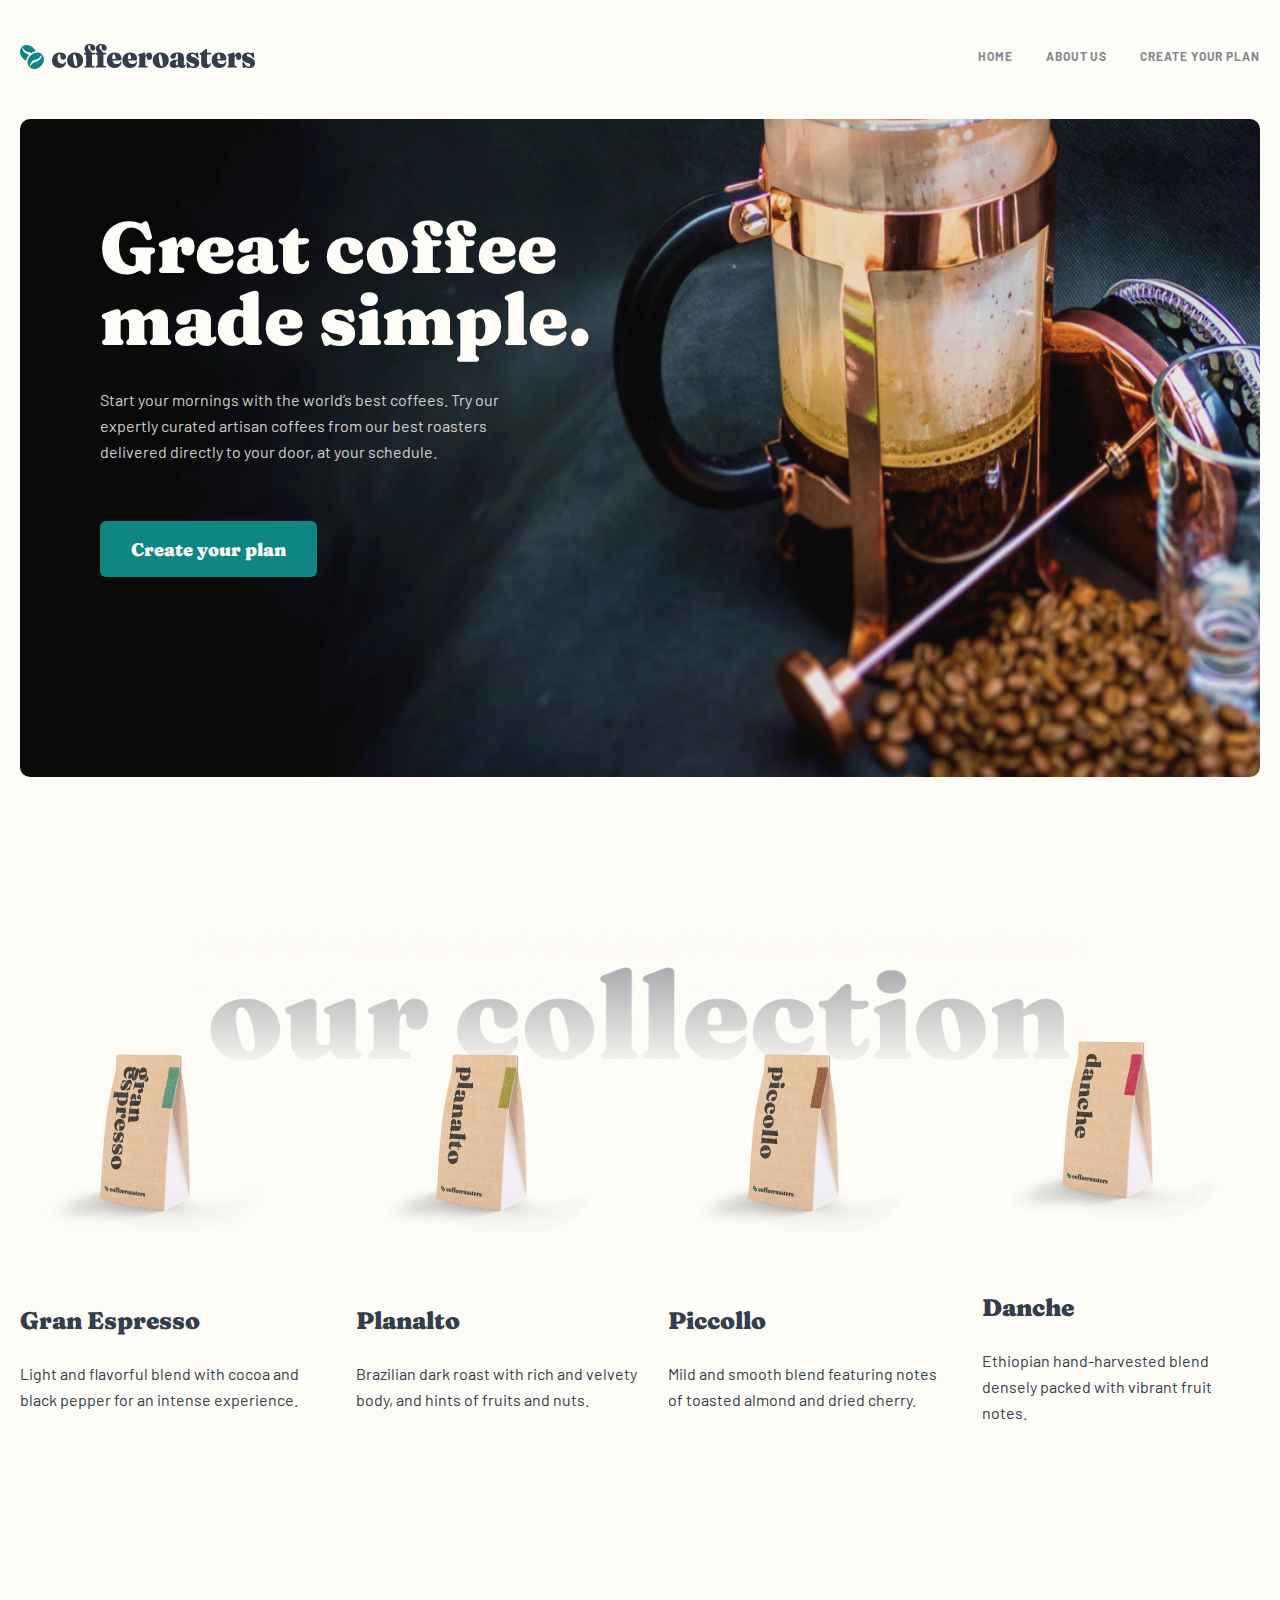
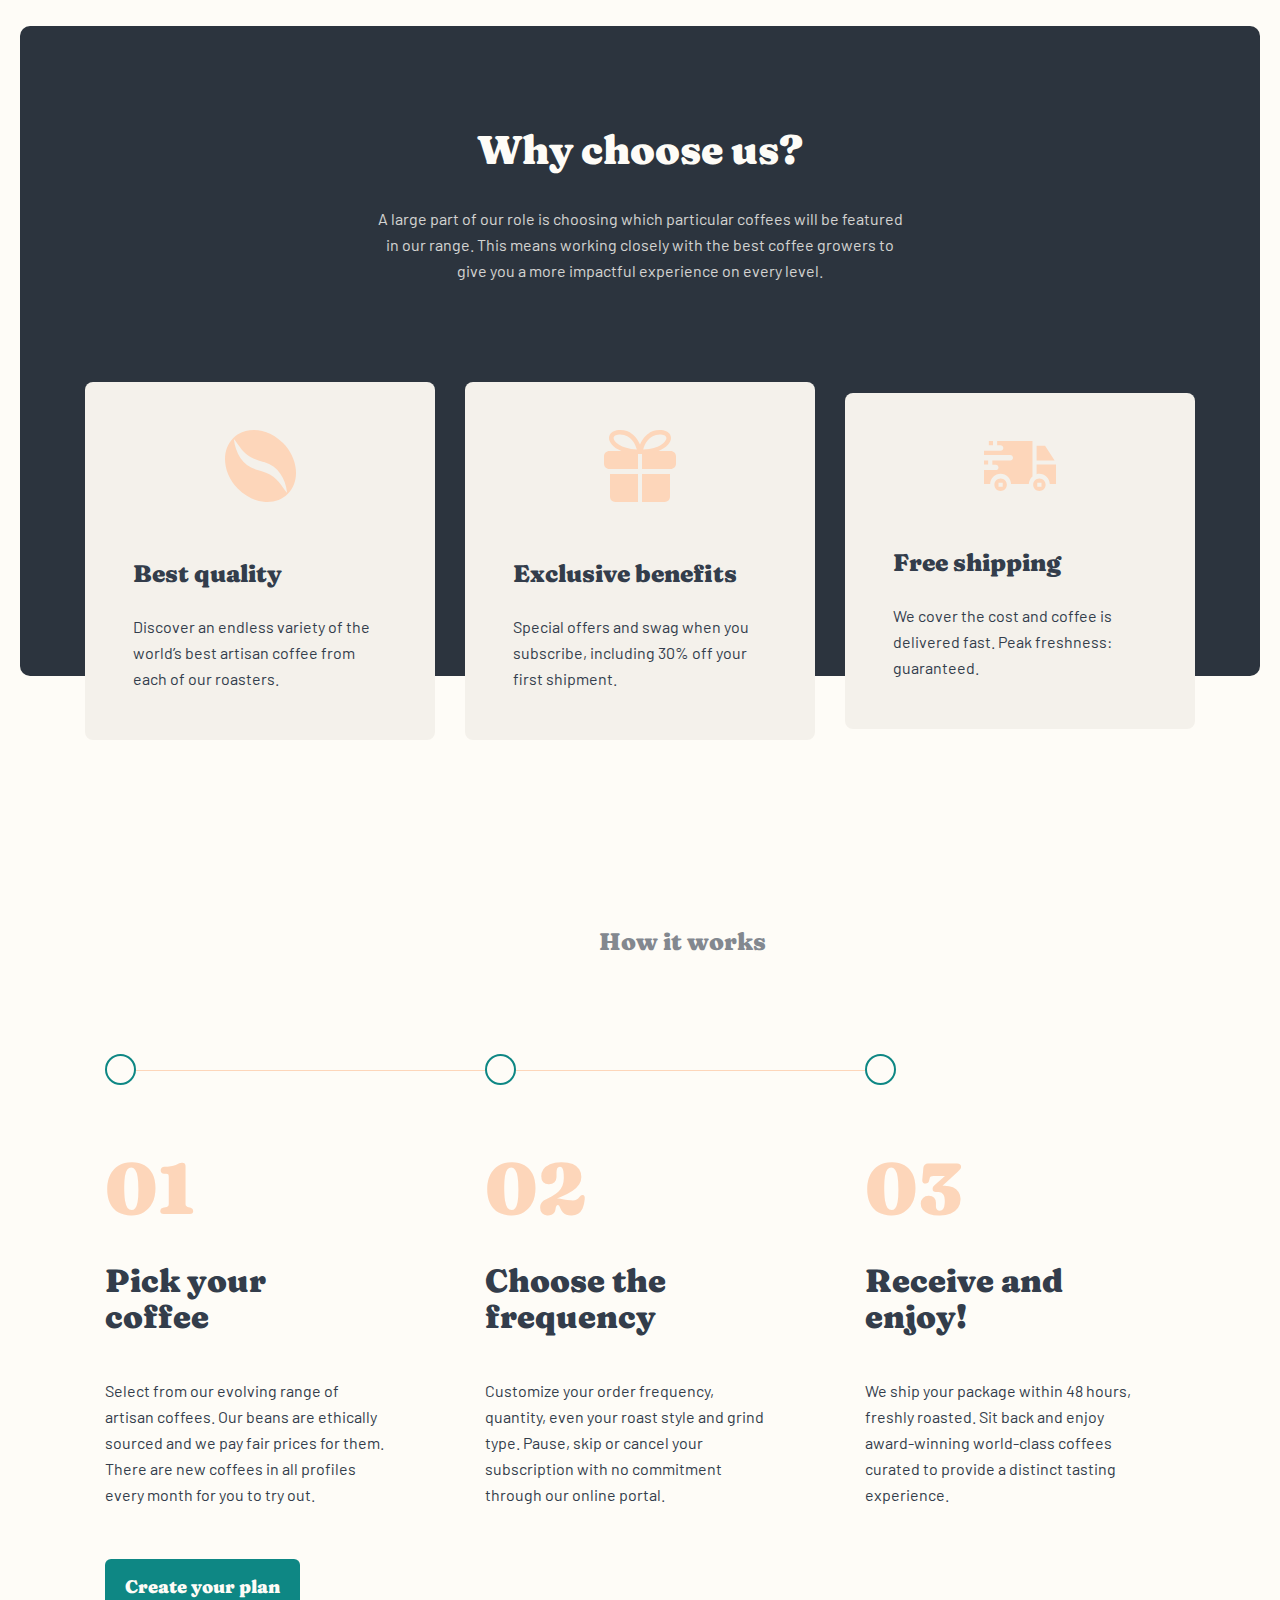
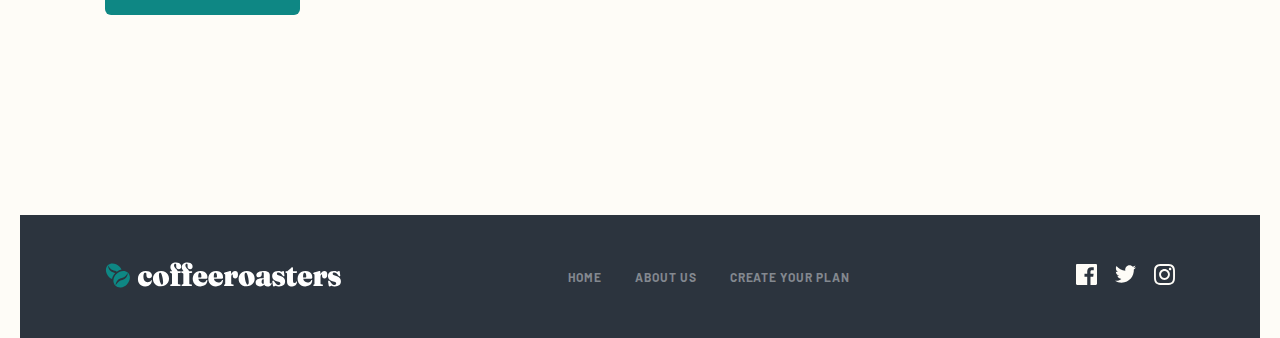
==== commit e4ed4211: "page1" ====
--- a/index.html
+++ b/index.html
@@ -32,7 +32,7 @@
         </div>
     </header>
     <main>
-        <!-- <section class="collection-section">
+        <section class="collection-section">
             <div class="container">
                 <div class="collection">
                     <div class="collection__content">
@@ -73,7 +73,7 @@
                     </div>
                 </div>
             </div>
-        </section> -->
+        </section>
         <section class="choose-section">
             <div class="container">
                 <div class="choose-box">
@@ -112,7 +112,7 @@
                 </div>
             </div>
         </section>
-            <!-- <section class="work-section">
+            <section class="work-section">
                 <div class="container">
                     <div class="work">
                         <h4 class="work__title">How it works</h4>
@@ -138,42 +138,42 @@
                             <a class="work__link" href="#">Create your plan</a>
                     </div>
                 </div>
-            </section> -->
+            </section>
     </main>
-    <!-- <footer class="site-footer">
+    <footer class="site-footer">
         <div class="container">
             <div class="footer">
                 <div class="footer__box">
-                <a class="footer__logo-link" href="#">
-                    <img src="./images/footer-logo.svg" alt="Footer logo" width="236" height="26">
-                </a>
-                <div class="footer__wrap">
-                    <ul class="footer__list">
-                        <li class="footer__item">
-                            <a class="footer__link" href="#">Home</a>
-                        </li>
-                        <li class="footer__item">
-                            <a class="footer__link" href="./about.html">About us</a>
-                        </li>
-                        <li class="footer__item">
-                            <a class="footer__link" href="#">Create your plan</a>
-                        </li>
-                    </ul>
-                </div>
-                <div class="footer-img">
-                    <a href="https://www.facebook.com/">
-                        <img class="facebook-icon" src="./images/facebook-icon.svg" alt="" width="21" height="21">
+                    <a class="footer__logo-link" href="#">
+                        <img class="img" src="./images/footer-logo.svg" alt="Footer logo" width="236" height="26">
                     </a>
-                    <a href="https://twitter.com/">
-                        <img class="twitter-icon" src="./images/twitter-icon.svg" alt="" width="21" height="19.5">
-                    </a>
-                    <a href="https://www.instagram.com/khasanov_boburjon/">
-                        <img class="instagram-icon" src="./images/instagram-icon.svg" alt="" width="21" height="21">
-                    </a>
+                    <div class="footer__wrap">
+                        <ul class="footer__list">
+                            <li class="footer__item">
+                                <a class="footer__link" href="#">Home</a>
+                            </li>
+                            <li class="footer__item">
+                                <a class="footer__link" href="./about.html">About us</a>
+                            </li>
+                            <li class="footer__item">
+                                <a class="footer__link" href="#">Create your plan</a>
+                            </li>
+                        </ul>
+                    </div>
+                    <div class="footer-img">
+                        <a href="https://www.facebook.com/">
+                            <img class="facebook-icon" src="./images/facebook-icon.svg" alt="" width="21" height="21">
+                        </a>
+                        <a href="https://twitter.com/">
+                            <img class="twitter-icon" src="./images/twitter-icon.svg" alt="" width="21" height="19.5">
+                        </a>
+                        <a href="https://www.instagram.com/khasanov_boburjon/">
+                            <img class="instagram-icon" src="./images/instagram-icon.svg" alt="" width="21" height="21">
+                        </a>
+                    </div>
                 </div>
             </div>
-            </div>
         </div>
-    </footer> -->
+    </footer>
 </body>
 </html>--- a/css/main.css
+++ b/css/main.css
@@ -454,7 +454,7 @@
   display: flex;
   align-items: center;
   justify-content: center;
-  width: 217px;
+  max-width: 217px;
   height: 56px;
   flex-shrink: 0;
   border-radius: 6px;
@@ -484,20 +484,227 @@
 
 .collection__text {
   color: #333D4B;
+  font-family: Barlow;
+  font-size: 16px;
+  font-style: normal;
+  font-weight: 400;
+  line-height: 26px;
+}
+
+
+@media only screen and (max-width: 1090px) {
+  .collection-section {
+    padding: 202px 0 0;
+    display: flex;
+    flex-direction: column;
+    align-items: center;
+    justify-content: center;
+  }
+  .collection {
+    width: 100%;
+    flex-direction: column;
+  }
+  .collection__content {
+    width: 100%;
+    display: flex;
+    flex-direction: row;
+    align-items: center;
+    justify-content: center;
+  }
+  .collection__item {
+    display: flex;
+    flex-direction: column;
+  }
+  .collection__list {
+    width: 100%;
+  }
+  .collection__title {
+    width: 100%;
+  }
+}
+.choose-box {
+  border-radius: 10px;
+  background: #2C343E;
+  padding-top: 100px;
+  margin-bottom: 250px;
+  height: 650px;
+}
+
+.choose {
+  display: flex;
+  flex-direction: column;
+  justify-content: center;
+  align-items: center;
+
+}
+
+.chooser__wrapper {
+  display: flex;
+  max-width: 540px;
+  flex-direction: column;
+  justify-content: center;
+  align-items: center;
+  gap: 32px;
+}
+
+.choose__title {
+  color: #FEFCF7;
+  text-align: center;
+  font-family: Fraunces;
+  font-size: 40px;
+  font-style: normal;
+  font-weight: 900;
+  line-height: 48px; /* 120% */
+}
+
+.choose__text {
+  color: #FEFCF7;
   text-align: center;
   font-family: Barlow;
   font-size: 16px;
   font-style: normal;
   font-weight: 400;
-  line-height: 26px;
-}
-
+  line-height: 26px; /* 162.5% */
+  opacity: 0.8;
+}
+
+.choose__content {
+  margin-top: 98px;
+  display: flex;
+  justify-content: center;
+  align-items: center;
+  gap: 30px;
+}
+
+.choose__card {
+  display: flex;
+  flex-direction: column;
+  justify-content: center;
+  align-items: center;
+  max-width: 350px;
+  border-radius: 8px;
+  background: #F4F1EB;
+  padding: 48px;
+}
+
+.choose__card:hover {
+  border-radius: 8px;
+  background: #FDD6BA;
+}
+
+.choose__card:hover > .choose__card-title {
+  color: #333D4B;
+  font-family: Fraunces;
+  font-size: 24px;
+  font-style: normal;
+  font-weight: 900;
+  line-height: 32px; /* 133.333% */
+}
+
+.choose__card:hover > .choose__card-text {
+  color: #333D4B;
+  font-family: Barlow;
+  font-size: 16px;
+  font-style: normal;
+  font-weight: 400;
+  line-height: 26px; /* 162.5% */
+}
+
+.choose__card:hover > .choose__img {
+  filter: invert(100%);
+}
+
+.choose__card:active {
+  border-radius: 8px;
+  background: #0E8784;
+}
+
+.choose__card:active > .choose__card-title {
+  color: #FFF;
+  font-family: Fraunces;
+  font-size: 24px;
+  font-style: normal;
+  font-weight: 900;
+  line-height: 32px; /* 133.333% */
+}
+
+.choose__card:active > .choose__img {
+  filter: none;
+}
+
+.choose__card:active > .choose__card-text {
+  color: #FEFCF7;
+  font-family: Barlow;
+  font-size: 16px;
+  font-style: normal;
+  font-weight: 400;
+  line-height: 26px; /* 162.5% */
+}
+
+.choose__card-title {
+  color: #333D4B;
+  font-family: Fraunces;
+  font-size: 24px;
+  font-style: normal;
+  font-weight: 900;
+  line-height: 32px; /* 133.333% */
+  margin-bottom: 24px;
+  margin-top: 56px;
+}
+
+.choose__card-text {
+  color: #333D4B;
+  font-family: Barlow;
+  font-size: 16px;
+  font-style: normal;
+  font-weight: 400;
+  line-height: 26px; /* 162.5% */
+}
 @media only screen and (max-width: 820px) {
   .hero-section {
     background-image: url("../images/tablet-hero-img.jpg");
     background-repeat: no-repeat;
     background-size: 100% 100%;
     padding: 92px 0 90px 85px;
+  }
+  .collection__text {
+    color: #333D4B;
+    font-family: Barlow;
+    font-size: 16px;
+    font-style: normal;
+    font-weight: 400;
+    line-height: 26px;
+  }
+  .hero {
+    max-width: 372px;
+  }
+  .hero__title {
+    color: #FEFCF7;
+    font-family: Fraunces;
+    font-size: 48px;
+    font-style: normal;
+    font-weight: 900;
+    line-height: 48px; /* 100% */
+  }
+  .hero__text {
+    color: #FEFCF7;
+    font-family: Barlow;
+    font-size: 15px;
+    font-style: normal;
+    font-weight: 400;
+    line-height: 25px;
+    opacity: 0.8;
+  }
+  .hero__button {
+    margin-bottom: 90px;
+  }
+}
+@media only screen and (max-width: 575px) {
+  .hero-section {
+    padding: 100px 24px 66px;
+    background-image: url("../../images/mobile-hero-img.png");
+    background-repeat: no-repeat;
+    background-size: 100% 100%;
   }
   .collection__text {
     color: #333D4B;
@@ -508,45 +715,8 @@
     font-weight: 400;
     line-height: 26px;
   }
-  .hero {
-    max-width: 372px;
-  }
-  .hero__title {
-    color: #FEFCF7;
-    font-family: Fraunces;
-    font-size: 48px;
-    font-style: normal;
-    font-weight: 900;
-    line-height: 48px; /* 100% */
-  }
-  .hero__text {
-    color: #FEFCF7;
-    font-family: Barlow;
-    font-size: 15px;
-    font-style: normal;
-    font-weight: 400;
-    line-height: 25px;
-    opacity: 0.8;
-  }
-  .hero__button {
-    margin-bottom: 90px;
-  }
-}
-@media only screen and (max-width: 575px) {
-  .hero-section {
-    padding: 100px 24px 66px;
-    background-image: url("../../images/mobile-hero-img.png");
-    background-repeat: no-repeat;
-    background-size: 100% 100%;
-  }
-  .collection__text {
-    color: #333D4B;
+  .collection__title{
     text-align: center;
-    font-family: Barlow;
-    font-size: 16px;
-    font-style: normal;
-    font-weight: 400;
-    line-height: 26px;
   }
   .hero {
     max-width: 100%;
@@ -589,25 +759,17 @@
   background-image: url("../../images/collection-bg.png");
   background-repeat: no-repeat;
   background-position: center 140px;
-  background-size: 100%;
+  background-size: 70%;
 }
 
 .collection {
   width: 100%;
   display: flex;
   gap: 30px;
-  max-width: 255px;
   align-items: center;
   margin-bottom: 200px;
 }
 
-.collection__content {
-  max-width: 255px;
-}
-
-.collection__img {
-  max-width: 255px;
-}
 
 .collection__item {
   width: 100%;
@@ -619,9 +781,7 @@
 }
 
 .collection__title {
-  max-width: 255px;
   color: #333D4B;
-  text-align: center;
   font-family: Fraunces;
   font-size: 24px;
   font-style: normal;
@@ -629,175 +789,6 @@
   line-height: 32px;
   margin-top: 70px;
   margin-bottom: 24px;
-}
-
-@media only screen and (max-width: 1090px) {
-  .collection-section {
-    padding: 202px 0 0;
-    display: flex;
-    flex-direction: column;
-    align-items: center;
-    justify-content: center;
-  }
-  .collection {
-    width: 100%;
-    flex-direction: column;
-  }
-  .collection__content {
-    width: 100%;
-    display: flex;
-    flex-direction: row;
-    align-items: center;
-    justify-content: center;
-  }
-  .collection__item {
-    display: flex;
-    flex-direction: column;
-    max-width: 283px;
-  }
-  .collection__list {
-    width: 100%;
-  }
-  .collection__title {
-    max-width: 255px;
-  }
-}
-.choose-box {
-  border-radius: 10px;
-  background: #2C343E;
-  padding-top: 100px;
-  margin-bottom: 250px;
-  height: 650px;
-}
-
-.choose {
-  display: flex;
-  flex-direction: column;
-  justify-content: center;
-  align-items: center;
-}
-
-.chooser__wrapper {
-  display: flex;
-  max-width: 540px;
-  flex-direction: column;
-  justify-content: center;
-  align-items: center;
-  gap: 32px;
-}
-
-.choose__title {
-  color: #FEFCF7;
-  text-align: center;
-  font-family: Fraunces;
-  font-size: 40px;
-  font-style: normal;
-  font-weight: 900;
-  line-height: 48px; /* 120% */
-}
-
-.choose__text {
-  color: #FEFCF7;
-  text-align: center;
-  font-family: Barlow;
-  font-size: 16px;
-  font-style: normal;
-  font-weight: 400;
-  line-height: 26px; /* 162.5% */
-  opacity: 0.8;
-}
-
-.choose__content {
-  margin-top: 98px;
-  display: flex;
-  justify-content: center;
-  align-items: center;
-  gap: 30px;
-}
-
-.choose__card {
-  display: flex;
-  flex-direction: column;
-  justify-content: center;
-  align-items: center;
-  max-width: 350px;
-  border-radius: 8px;
-  background: #F4F1EB;
-  padding: 48px;
-}
-
-.choose__card:hover {
-  border-radius: 8px;
-  background: #FDD6BA;
-}
-
-.choose__card:hover > .choose__card-title {
-  color: #333D4B;
-  font-family: Fraunces;
-  font-size: 24px;
-  font-style: normal;
-  font-weight: 900;
-  line-height: 32px; /* 133.333% */
-}
-
-.choose__card:hover > .choose__card-text {
-  color: #333D4B;
-  font-family: Barlow;
-  font-size: 16px;
-  font-style: normal;
-  font-weight: 400;
-  line-height: 26px; /* 162.5% */
-}
-
-.choose__card:hover > .choose__img {
-  filter: invert(100%);
-}
-
-.choose__card:active {
-  border-radius: 8px;
-  background: #0E8784;
-}
-
-.choose__card:active > .choose__card-title {
-  color: #FFF;
-  font-family: Fraunces;
-  font-size: 24px;
-  font-style: normal;
-  font-weight: 900;
-  line-height: 32px; /* 133.333% */
-}
-
-.choose__card:active > .choose__img {
-  filter: none;
-}
-
-.choose__card:active > .choose__card-text {
-  color: #FEFCF7;
-  font-family: Barlow;
-  font-size: 16px;
-  font-style: normal;
-  font-weight: 400;
-  line-height: 26px; /* 162.5% */
-}
-
-.choose__card-title {
-  color: #333D4B;
-  font-family: Fraunces;
-  font-size: 24px;
-  font-style: normal;
-  font-weight: 900;
-  line-height: 32px; /* 133.333% */
-  margin-bottom: 24px;
-  margin-top: 56px;
-}
-
-.choose__card-text {
-  color: #333D4B;
-  font-family: Barlow;
-  font-size: 16px;
-  font-style: normal;
-  font-weight: 400;
-  line-height: 26px; /* 162.5% */
 }
 
 @media only screen and (max-width: 980px) {
@@ -831,10 +822,16 @@
   .choose__card {
     background: #0E8784;
   }
+  .work-section{
+    margin-top: 450px;
+  }
 }
 @media only screen and (max-width: 575px) {
   .choose-box {
     height: 902px;
+  }
+  .collection__content{
+    flex-direction: column;
   }
   .choose__card {
     display: flex;
@@ -859,6 +856,8 @@
     font-weight: 400;
     line-height: 25px;
   }
+ 
+
 }
 .work-section {
   padding-bottom: 200px;
@@ -869,6 +868,7 @@
 }
 
 .work__title {
+  text-align: center;
   margin-bottom: 95.5px;
   color: #83888F;
   font-family: Fraunces, serif;
@@ -887,7 +887,7 @@
 
 .work__list::before {
   content: "";
-  width: 760px;
+  max-width: 760px;
   height: 1px;
   background-color: #FDD6BA;
   left: 0;
@@ -899,7 +899,7 @@
 
 .work__item {
   padding-top: 98px;
-  width: 285px;
+  max-width: 285px;
   height: 355px;
   position: relative;
 }
@@ -922,7 +922,7 @@
 }
 
 .work__demo {
-  width: 255px;
+  max-width: 255px;
 }
 
 .work__bold {
@@ -955,9 +955,8 @@
 }
 
 .work__link {
-  width: 217px;
   display: inline-block;
-  padding: 15px 0 16px;
+  padding: 15px 20px 16px;
   border-radius: 6px;
   background-color: #0E8784;
   color: #FEFCF7;
@@ -972,7 +971,84 @@
 .work__link:hover {
   background-color: #66D2CF;
 }
-
+@media only screen and (max-width: 910px) {
+  .work__item{
+      content: none;
+  }
+  .work__list{
+      content: none;
+  }
+  .work-section{
+      display: flex;
+      flex-direction: column;
+      align-items: center;
+      justify-content: center;
+  }
+  .work{
+      display: flex;
+      flex-direction: column;
+      align-items: center;
+      justify-content: center;
+  }
+  .work__item::before{
+    content: none;
+  }
+  .work__list::before{
+    content: none;
+  }
+  .work__list{
+      display: flex;
+      flex-direction: column;
+      align-items: center;
+      justify-content: center;
+  }
+  .work__item + .work__item{
+    margin-left: 0;
+  }
+}
+@media only screen and (max-width: 540px){
+  .work-section{
+    padding-top: 350px;
+  }
+  .work{
+    margin-left: 0;
+  }
+  .work__item{
+    display: flex;
+    flex-direction: column;
+    align-items: center;
+    justify-content: center;
+  }
+  .work__item-title{
+    color: #333D4B;
+
+    text-align: center;
+    font-family: Fraunces;
+    font-size: 28px;
+    font-style: normal;
+    font-weight: 900;
+    line-height: 32px;
+}
+    .work__bold{
+      text-align: center;
+    }
+  .work__text{
+    color: #333D4B;
+
+    text-align: center;
+    font-family: Barlow;
+    font-size: 15px;
+    font-style: normal;
+    font-weight: 400;
+    line-height: 25px;
+  }
+
+}
+@media only screen and (max-width: 360px){
+  .work-section{
+    padding-top: 500px;
+  }
+}
 .footer {
   padding: 47px 85px 47px 85px;
   background-color: #2C343E;
@@ -981,6 +1057,7 @@
 .footer__box {
   display: flex;
   align-items: center;
+  justify-content: space-between;
 }
 
 .footer__logo-link {
@@ -988,8 +1065,7 @@
 }
 
 .footer__wrap {
-  margin-left: 103px;
-  margin-right: 290px;
+
 }
 
 .footer__list {
@@ -1037,4 +1113,29 @@
 
 .instagram-icon:hover {
   filter: invert(40%);
-}/*# sourceMappingURL=main.css.map */+}
+@media only screen and (max-width: 842px){
+  .footer__box{
+    display: flex;
+    flex-direction: column;
+  }
+  .footer__wrap{
+    margin-top: 32px;
+    margin-bottom: 65px;
+  }
+}
+@media only screen and (max-width: 508px){
+  .footer__list{
+    display: flex;
+    flex-direction: column;
+    gap: 24px;
+  }
+  .footer__item + .footer__item{
+    margin-left: 0;
+  }
+  .img{
+    width: 217.846px;
+    height: 24px;
+  }
+}
+/*# sourceMappingURL=main.css.map */